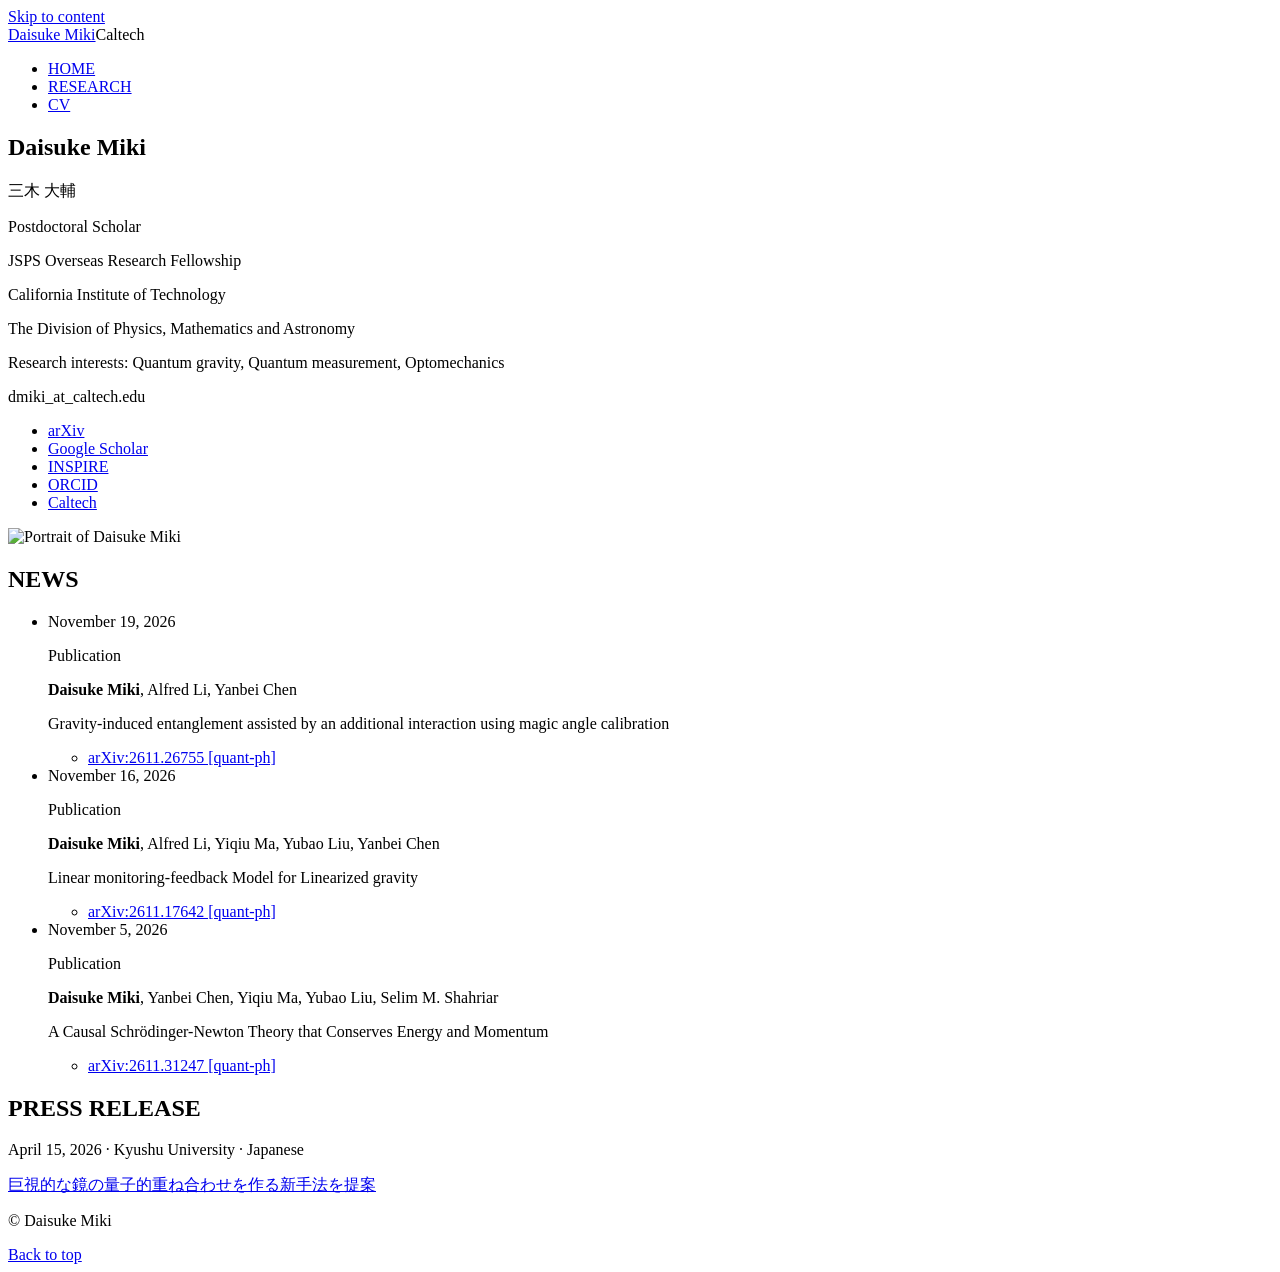
==== index.html @ 12bbf7b9 "Add static website pages and search metadata" ====
<!doctype html>
<html lang="en">
<head>
  <meta charset="utf-8">
  <meta name="viewport" content="width=device-width, initial-scale=1">
  <meta name="description" content="Daisuke Miki (三木 大輔), Postdoctoral Scholar at California Institute of Technology. Quantum gravity, quantum measurement, and optomechanics.">
  <meta name="referrer" content="no-referrer">
  <meta http-equiv="Content-Security-Policy" content="default-src 'none'; style-src 'self'; img-src 'self'; font-src 'self'; base-uri 'none'; form-action 'none'; object-src 'none'">
  <title>Home | Daisuke Miki (三木 大輔)</title>
  <link rel="canonical" href="https://dmikiphys.github.io/">
  <meta property="og:title" content="Home | Daisuke Miki (三木 大輔)">
  <meta property="og:description" content="Daisuke Miki (三木 大輔), Postdoctoral Scholar at California Institute of Technology. Quantum gravity, quantum measurement, and optomechanics.">
  <meta property="og:type" content="profile">
  <meta property="og:site_name" content="Daisuke Miki">
  <meta property="og:locale" content="en_US">
  <meta property="og:locale:alternate" content="ja_JP">
  <meta property="og:url" content="https://dmikiphys.github.io/">
  <meta property="og:image" content="https://dmikiphys.github.io/assets/images/miki.jpg">
  <meta property="og:image:alt" content="Portrait of Daisuke Miki">
  <meta property="og:image:type" content="image/jpeg">
  <meta property="og:image:width" content="590">
  <meta property="og:image:height" content="787">
  <script type="application/ld+json">{"@context":"https://schema.org","@type":"ProfilePage","name":"Home | Daisuke Miki (三木 大輔)","description":"Daisuke Miki (三木 大輔), Postdoctoral Scholar at California Institute of Technology. Quantum gravity, quantum measurement, and optomechanics.","inLanguage":["en","ja"],"mainEntity":{"@type":"Person","name":"Daisuke Miki","alternateName":"三木 大輔","jobTitle":"Postdoctoral Scholar","affiliation":{"@type":"CollegeOrUniversity","name":"California Institute of Technology","department":{"@type":"Organization","name":"The Division of Physics, Mathematics and Astronomy"}},"knowsAbout":["Quantum gravity","Quantum measurement","Optomechanics"],"sameAs":["https://arxiv.org/search/?query=%22Daisuke+Miki%22\u0026searchtype=all\u0026abstracts=show\u0026order=-announced_date_first\u0026size=50","https://scholar.google.com/citations?user=i7cU7kQAAAAJ\u0026hl=ja","https://inspirehep.net/authors/1897456?ui-citation-summary=true","https://orcid.org/0000-0001-9707-1398","https://www.pma.caltech.edu/people/daisuke-miki"],"@id":"https://dmikiphys.github.io/#person","url":"https://dmikiphys.github.io/","image":"https://dmikiphys.github.io/assets/images/miki.jpg"},"@id":"https://dmikiphys.github.io/#webpage","url":"https://dmikiphys.github.io/"}</script>
  <link rel="stylesheet" href="assets/css/style.css">
</head>
<body id="top">
  <a class="skip-link" href="#main-content">Skip to content</a>
  <header class="site-header">
    <div class="container header-inner">
      <div class="brand"><a class="brand-name" href="index.html">Daisuke Miki</a><span class="brand-affiliation">Caltech</span></div>
      <nav aria-label="Main navigation" class="site-nav"><ul><li><a href="index.html" aria-current="page">HOME</a></li>
<li><a href="research.html">RESEARCH</a></li>
<li><a href="cv.html">CV</a></li></ul></nav>
    </div>
  </header>
  <main id="main-content" class="container" tabindex="-1">
    <section class="profile" aria-labelledby="profile-name">
      <div class="profile-copy">
        <h1 class="profile-name" id="profile-name">Daisuke Miki</h1>
        <p class="name-ja"><span lang="ja">三木 大輔</span></p>
        <p class="position">Postdoctoral Scholar</p>
        <p class="fellowship">JSPS Overseas Research Fellowship</p>
        <div class="affiliation"><p>California Institute of Technology</p><p>The Division of Physics, Mathematics and Astronomy</p></div>
        <p class="research-interests">Research interests: Quantum gravity, Quantum measurement, Optomechanics</p>
        <p class="email">dmiki_at_caltech.edu</p>
        <ul class="profile-links"><li><a href="https://arxiv.org/search/?query=%22Daisuke+Miki%22&amp;searchtype=all&amp;abstracts=show&amp;order=-announced_date_first&amp;size=50" target="_blank" rel="noopener noreferrer">arXiv</a></li><li><a href="https://scholar.google.com/citations?user=i7cU7kQAAAAJ&amp;hl=ja" target="_blank" rel="noopener noreferrer">Google Scholar</a></li><li><a href="https://inspirehep.net/authors/1897456?ui-citation-summary=true" target="_blank" rel="noopener noreferrer">INSPIRE</a></li><li><a href="https://orcid.org/0000-0001-9707-1398" target="_blank" rel="noopener noreferrer">ORCID</a></li><li><a href="https://www.pma.caltech.edu/people/daisuke-miki" target="_blank" rel="noopener noreferrer">Caltech</a></li></ul>
      </div>
      <img class="portrait" src="assets/images/miki.jpg" alt="Portrait of Daisuke Miki" width="590" height="787" decoding="async" fetchpriority="high">
    </section>
    <section aria-labelledby="news-heading"><h2 id="news-heading" class="section-heading">NEWS</h2>
      <ul class="news-list"><li class="news-item"><time datetime="2026-11-19">November 19, 2026</time><div class="news-body"><p class="news-label">Publication</p><p class="authors"><strong class="author-self">Daisuke Miki</strong>, Alfred Li, Yanbei Chen</p>
<p class="paper-title">Gravity-induced entanglement assisted by an additional interaction using magic angle calibration</p>
<ul class="entry-links"><li><a href="https://arxiv.org/abs/2611.26755" target="_blank" rel="noopener noreferrer">arXiv:2611.26755 [quant-ph]</a></li></ul></div></li><li class="news-item"><time datetime="2026-11-16">November 16, 2026</time><div class="news-body"><p class="news-label">Publication</p><p class="authors"><strong class="author-self">Daisuke Miki</strong>, Alfred Li, Yiqiu Ma, Yubao Liu, Yanbei Chen</p>
<p class="paper-title">Linear monitoring-feedback Model for Linearized gravity</p>
<ul class="entry-links"><li><a href="https://arxiv.org/abs/2611.17642" target="_blank" rel="noopener noreferrer">arXiv:2611.17642 [quant-ph]</a></li></ul></div></li><li class="news-item"><time datetime="2026-11-05">November 5, 2026</time><div class="news-body"><p class="news-label">Publication</p><p class="authors"><strong class="author-self">Daisuke Miki</strong>, Yanbei Chen, Yiqiu Ma, Yubao Liu, Selim M. Shahriar</p>
<p class="paper-title">A Causal Schrödinger-Newton Theory that Conserves Energy and Momentum</p>
<ul class="entry-links"><li><a href="https://arxiv.org/abs/2611.31247" target="_blank" rel="noopener noreferrer">arXiv:2611.31247 [quant-ph]</a></li></ul></div></li></ul>
    </section>
    <section id="press-release" class="research-section" aria-labelledby="press-release-heading">
      <h2 id="press-release-heading" class="section-heading">PRESS RELEASE</h2>
      <div class="press-entry"><p class="citation"><time datetime="2026-04-15">April 15, 2026</time> · Kyushu University · Japanese</p><p class="paper-title"><a href="https://www.kyushu-u.ac.jp/ja/researches/view/1453/" target="_blank" rel="noopener noreferrer"><span lang="ja">巨視的な鏡の量子的重ね合わせを作る新手法を提案</span></a></p></div>
    </section>
  </main>
  <footer class="site-footer"><div class="container footer-inner"><p>© Daisuke Miki</p><a href="#top">Back to top</a></div></footer>
</body>
</html>
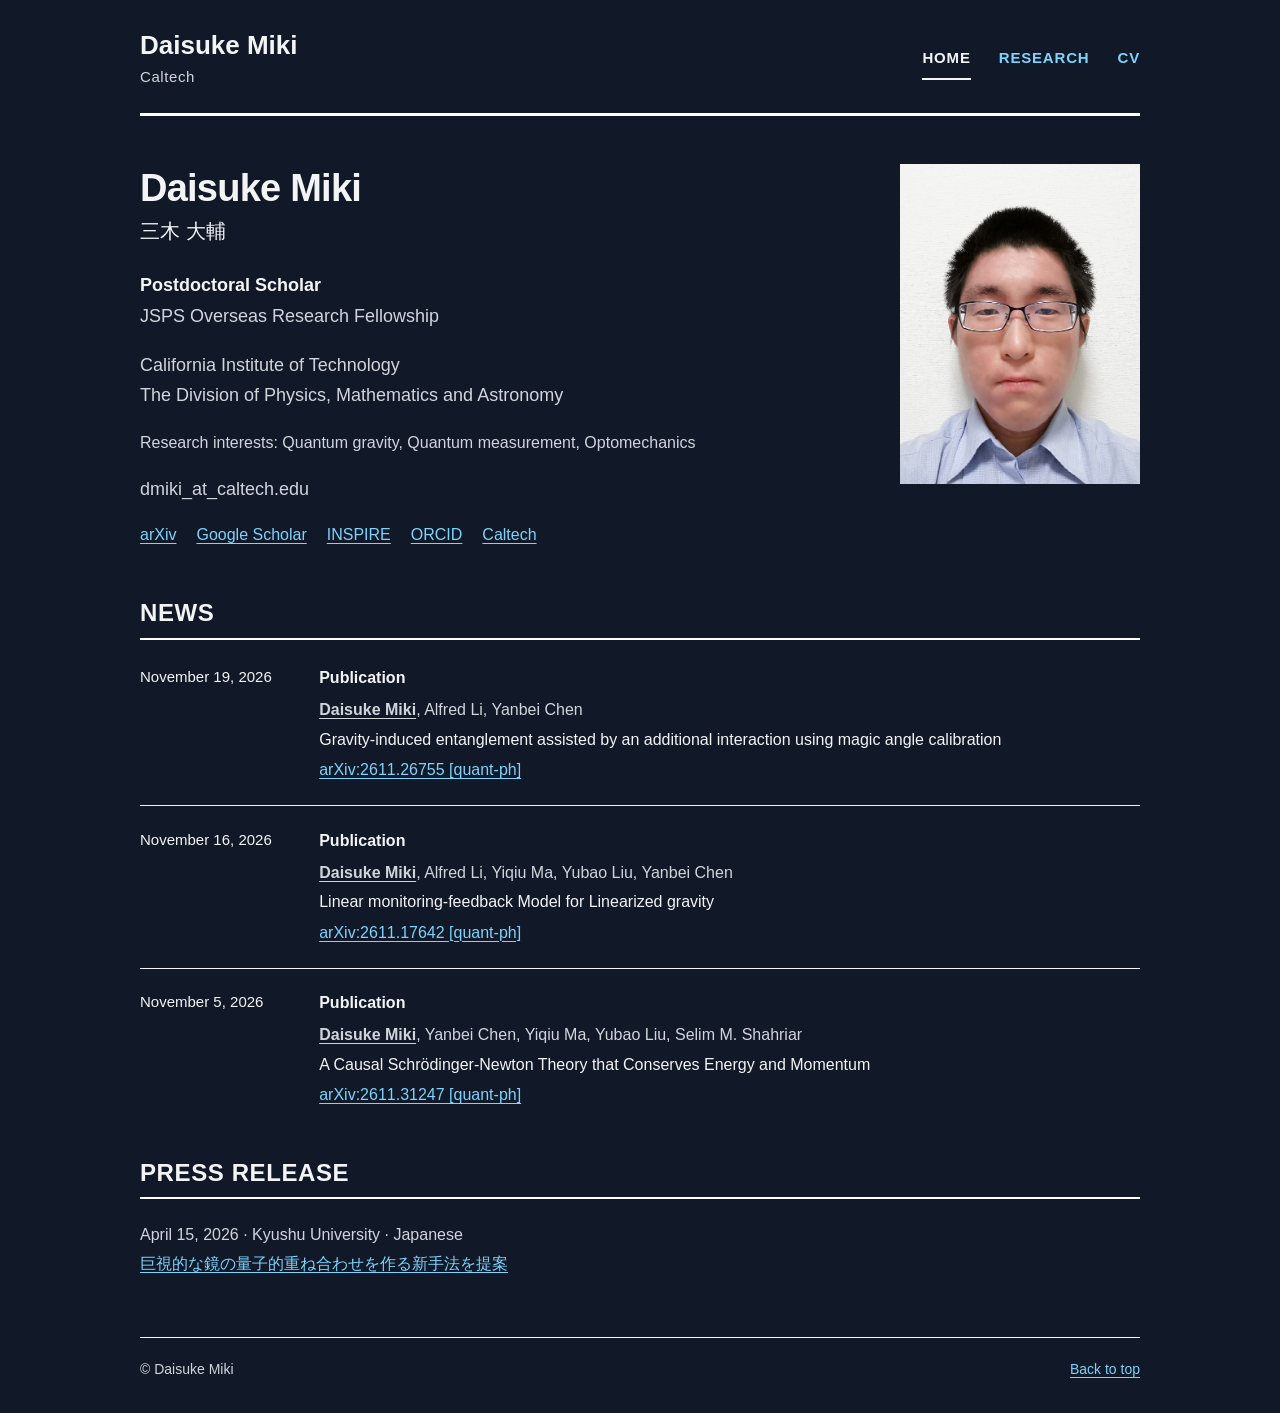
==== commit 867195e8: "Add Google verification and Japanese name aliases" ====
--- a/index.html
+++ b/index.html
@@ -8,6 +8,7 @@
   <meta http-equiv="Content-Security-Policy" content="default-src 'none'; style-src 'self'; img-src 'self'; font-src 'self'; base-uri 'none'; form-action 'none'; object-src 'none'">
   <title>Home | Daisuke Miki (三木 大輔)</title>
   <link rel="canonical" href="https://dmikiphys.github.io/">
+  <meta name="google-site-verification" content="wC47Yj40mLfmvoBVS8dh89OetqNr7B8jsYRSsnAYpxg">
   <meta property="og:title" content="Home | Daisuke Miki (三木 大輔)">
   <meta property="og:description" content="Daisuke Miki (三木 大輔), Postdoctoral Scholar at California Institute of Technology. Quantum gravity, quantum measurement, and optomechanics.">
   <meta property="og:type" content="profile">
@@ -20,7 +21,7 @@
   <meta property="og:image:type" content="image/jpeg">
   <meta property="og:image:width" content="590">
   <meta property="og:image:height" content="787">
-  <script type="application/ld+json">{"@context":"https://schema.org","@type":"ProfilePage","name":"Home | Daisuke Miki (三木 大輔)","description":"Daisuke Miki (三木 大輔), Postdoctoral Scholar at California Institute of Technology. Quantum gravity, quantum measurement, and optomechanics.","inLanguage":["en","ja"],"mainEntity":{"@type":"Person","name":"Daisuke Miki","alternateName":"三木 大輔","jobTitle":"Postdoctoral Scholar","affiliation":{"@type":"CollegeOrUniversity","name":"California Institute of Technology","department":{"@type":"Organization","name":"The Division of Physics, Mathematics and Astronomy"}},"knowsAbout":["Quantum gravity","Quantum measurement","Optomechanics"],"sameAs":["https://arxiv.org/search/?query=%22Daisuke+Miki%22\u0026searchtype=all\u0026abstracts=show\u0026order=-announced_date_first\u0026size=50","https://scholar.google.com/citations?user=i7cU7kQAAAAJ\u0026hl=ja","https://inspirehep.net/authors/1897456?ui-citation-summary=true","https://orcid.org/0000-0001-9707-1398","https://www.pma.caltech.edu/people/daisuke-miki"],"@id":"https://dmikiphys.github.io/#person","url":"https://dmikiphys.github.io/","image":"https://dmikiphys.github.io/assets/images/miki.jpg"},"@id":"https://dmikiphys.github.io/#webpage","url":"https://dmikiphys.github.io/"}</script>
+  <script type="application/ld+json">{"@context":"https://schema.org","@type":"ProfilePage","name":"Home | Daisuke Miki (三木 大輔)","description":"Daisuke Miki (三木 大輔), Postdoctoral Scholar at California Institute of Technology. Quantum gravity, quantum measurement, and optomechanics.","inLanguage":["en","ja"],"mainEntity":{"@type":"Person","name":"Daisuke Miki","alternateName":["三木 大輔","三木大輔"],"jobTitle":"Postdoctoral Scholar","affiliation":{"@type":"CollegeOrUniversity","name":"California Institute of Technology","department":{"@type":"Organization","name":"The Division of Physics, Mathematics and Astronomy"}},"knowsAbout":["Quantum gravity","Quantum measurement","Optomechanics"],"sameAs":["https://arxiv.org/search/?query=%22Daisuke+Miki%22\u0026searchtype=all\u0026abstracts=show\u0026order=-announced_date_first\u0026size=50","https://scholar.google.com/citations?user=i7cU7kQAAAAJ\u0026hl=ja","https://inspirehep.net/authors/1897456?ui-citation-summary=true","https://orcid.org/0000-0001-9707-1398","https://www.pma.caltech.edu/people/daisuke-miki"],"@id":"https://dmikiphys.github.io/#person","url":"https://dmikiphys.github.io/","image":"https://dmikiphys.github.io/assets/images/miki.jpg"},"@id":"https://dmikiphys.github.io/#webpage","url":"https://dmikiphys.github.io/"}</script>
   <link rel="stylesheet" href="assets/css/style.css">
 </head>
 <body id="top">
--- a/assets/css/style.css
+++ b/assets/css/style.css
@@ -0,0 +1,648 @@
+:root {
+  color-scheme: dark;
+  --color-background: #111827;
+  --color-heading: #f3f4f6;
+  --color-text: #d1d5db;
+  --color-link: #7dd3fc;
+  --color-hover: #bae6fd;
+  --color-rule-strong: #ffffff;
+  --color-rule: #f3f4f6;
+  --color-scroll-track: #1f2937;
+  --font-body: Arial, "Hiragino Sans", "Yu Gothic", Meiryo, sans-serif;
+  --font-size-body: 1rem;
+  --font-size-profile: 1.125rem;
+  --font-size-section: 1.5rem;
+  --space-small: 0.5rem;
+  --space-medium: 1rem;
+  --space-large: 2rem;
+  --page-width: 62.5rem;
+}
+
+*,
+*::before,
+*::after {
+  box-sizing: border-box;
+}
+
+html {
+  font-size: 100%;
+  -webkit-text-size-adjust: 100%;
+  text-size-adjust: 100%;
+}
+
+body {
+  margin: 0;
+  background: var(--color-background);
+  color: var(--color-text);
+  font-family: var(--font-body);
+  font-size: var(--font-size-body);
+  line-height: 1.65;
+  overflow-wrap: break-word;
+}
+
+h1,
+h2,
+h3,
+p,
+ul,
+ol {
+  margin: 0;
+}
+
+ul,
+ol {
+  padding-left: 1.5rem;
+}
+
+h1,
+h2,
+h3 {
+  color: var(--color-heading);
+  font-weight: 600;
+  line-height: 1.3;
+}
+
+h1 {
+  font-size: 2.125rem;
+}
+
+h2 {
+  font-size: var(--font-size-section);
+}
+
+h3 {
+  font-size: 1.125rem;
+}
+
+a {
+  color: var(--color-link);
+  text-decoration-thickness: 1px;
+  text-underline-offset: 0.2em;
+}
+
+a:hover {
+  color: var(--color-hover);
+  text-decoration: underline;
+}
+
+a:focus,
+[tabindex="0"]:focus,
+[tabindex="-1"]:focus {
+  outline: 2px solid var(--color-link);
+  outline-offset: 4px;
+}
+
+img {
+  display: block;
+  max-width: 100%;
+  height: auto;
+}
+
+strong {
+  font-weight: 700;
+}
+
+.author-self {
+  text-decoration-line: underline;
+  text-decoration-thickness: 1px;
+  text-underline-offset: 0.2em;
+}
+
+.container {
+  width: calc(100% - 3rem);
+  max-width: var(--page-width);
+  margin-right: auto;
+  margin-left: auto;
+}
+
+.skip-link {
+  position: absolute;
+  width: 1px;
+  height: 1px;
+  padding: 0;
+  overflow: hidden;
+  clip: rect(0, 0, 0, 0);
+  white-space: nowrap;
+}
+
+.skip-link:focus {
+  position: static;
+  display: block;
+  width: auto;
+  height: auto;
+  padding: var(--space-small) var(--space-medium);
+  overflow: visible;
+  clip: auto;
+  background: var(--color-heading);
+  color: var(--color-background);
+  text-align: center;
+  white-space: normal;
+  outline-color: var(--color-background);
+  outline-offset: -4px;
+}
+
+.site-header {
+  padding-top: 1.75rem;
+}
+
+.header-inner {
+  display: flex;
+  flex-wrap: wrap;
+  align-items: center;
+  justify-content: space-between;
+  gap: 1rem 2.5rem;
+  padding-bottom: 1.4rem;
+  border-bottom: 3px solid var(--color-rule-strong);
+}
+
+.brand {
+  min-width: 0;
+}
+
+.brand-name {
+  color: var(--color-heading);
+  font-size: 1.625rem;
+  font-weight: 600;
+  line-height: 1.35;
+  text-decoration: none;
+}
+
+.brand-affiliation {
+  display: block;
+  margin-top: 0.15rem;
+  font-size: 0.9375rem;
+  letter-spacing: 0.04em;
+}
+
+.site-nav ul,
+.profile-links,
+.section-nav ul {
+  display: flex;
+  flex-wrap: wrap;
+  align-items: center;
+  padding: 0;
+  list-style: none;
+}
+
+.site-nav ul {
+  gap: 0.35rem 1.75rem;
+}
+
+.site-nav a {
+  display: inline-block;
+  padding: 0.5rem 0;
+  border-bottom: 2px solid transparent;
+  font-size: 0.9375rem;
+  font-weight: 600;
+  letter-spacing: 0.055em;
+  text-decoration: none;
+}
+
+.site-nav a[aria-current="page"] {
+  border-bottom-color: var(--color-heading);
+  color: var(--color-heading);
+}
+
+.site-nav a:hover {
+  border-bottom-color: var(--color-hover);
+  color: var(--color-hover);
+}
+
+main {
+  padding-top: 3rem;
+  padding-bottom: 3.5rem;
+}
+
+.profile {
+  display: flex;
+  flex-wrap: wrap;
+  align-items: flex-start;
+  gap: 2.5rem 4rem;
+  margin-bottom: 3rem;
+}
+
+.profile-copy {
+  flex: 1 1 26rem;
+  min-width: 0;
+  max-width: 100%;
+  font-size: var(--font-size-profile);
+}
+
+.profile-name {
+  margin-bottom: 0.15rem;
+  font-size: 2.375rem;
+  letter-spacing: -0.02em;
+}
+
+.name-ja {
+  margin-bottom: 1.4rem;
+  color: var(--color-heading);
+  font-size: 1.25rem;
+}
+
+.position {
+  margin-bottom: 0.1rem;
+  color: var(--color-heading);
+  font-weight: 600;
+}
+
+.fellowship {
+  margin-bottom: 1.2rem;
+}
+
+.affiliation {
+  margin-bottom: 0.15rem;
+}
+
+.email {
+  margin-top: 1.2rem;
+  overflow-wrap: anywhere;
+}
+
+.research-interests {
+  margin-top: 1.2rem;
+  font-size: var(--font-size-body);
+}
+
+.profile-links {
+  gap: 0.4rem 1.25rem;
+  margin-top: 1.1rem;
+  font-size: var(--font-size-body);
+}
+
+.portrait {
+  flex: 0 1 15rem;
+  width: 15rem;
+}
+
+.section-heading,
+.research-section > h2,
+.cv-section > h2 {
+  padding-bottom: 0.6rem;
+  border-bottom: 2px solid var(--color-rule-strong);
+  margin-bottom: 1.4rem;
+  letter-spacing: 0.025em;
+}
+
+.news-list,
+.record-list,
+.cv-list {
+  padding: 0;
+  list-style: none;
+}
+
+.news-item {
+  display: grid;
+  grid-template-columns: 9.5rem minmax(0, 1fr);
+  gap: 0.4rem 1.7rem;
+  padding: 1.35rem 0;
+  border-bottom: 1px solid var(--color-rule);
+}
+
+.news-item:first-child {
+  padding-top: 0.2rem;
+}
+
+.news-item:last-child {
+  border-bottom: 0;
+  padding-bottom: 0;
+}
+
+.news-item time {
+  color: var(--color-heading);
+  font-size: 0.9375rem;
+  font-variant-numeric: tabular-nums;
+}
+
+.news-body,
+.record-body,
+.cv-detail {
+  min-width: 0;
+}
+
+.news-label {
+  margin-bottom: 0.35rem;
+  color: var(--color-heading);
+  font-weight: 600;
+}
+
+.authors,
+.paper-title,
+.citation {
+  margin-bottom: 0.2rem;
+}
+
+.paper-title {
+  color: var(--color-heading);
+}
+
+.entry-links {
+  display: flex;
+  padding: 0;
+  list-style: none;
+  flex-wrap: wrap;
+  align-items: baseline;
+  gap: 0.2rem 1rem;
+  margin-top: 0.25rem;
+}
+
+.entry-links a {
+  overflow-wrap: anywhere;
+}
+
+.page-heading {
+  margin-bottom: 1.75rem;
+}
+
+.page-heading h1 {
+  margin-bottom: 0.6rem;
+}
+
+.lead {
+  max-width: 46rem;
+}
+
+.section-nav {
+  margin-bottom: 2.75rem;
+}
+
+.section-nav ul {
+  gap: 0.5rem 1.75rem;
+}
+
+.section-nav a {
+  display: inline-block;
+  padding: 0.25rem 0;
+  font-size: 0.9375rem;
+}
+
+.research-section,
+.cv-section {
+  scroll-margin-top: 1.5rem;
+  margin-top: 3rem;
+}
+
+.research-section:first-child {
+  margin-top: 0;
+}
+
+.research-section > h1 {
+  font-size: var(--font-size-section);
+}
+
+.scroll-panel {
+  max-height: 38rem;
+  max-height: min(65vh, 38rem);
+  padding: 0.25rem 0.75rem 0.5rem 0.35rem;
+  overflow-y: auto;
+  overflow-wrap: anywhere;
+  scrollbar-gutter: stable;
+  scrollbar-color: var(--color-link) var(--color-scroll-track);
+  scroll-padding-block: 0.5rem;
+}
+
+.scroll-panel > .year-heading:first-child {
+  margin-top: 0;
+}
+
+.record {
+  display: grid;
+  grid-template-columns: 2.25rem minmax(0, 1fr);
+  align-items: baseline;
+  gap: 0.6rem;
+  padding-bottom: 1.25rem;
+  margin-bottom: 1.25rem;
+  border-bottom: 1px solid var(--color-rule);
+}
+
+.record:last-child {
+  padding-bottom: 0;
+  margin-bottom: 0;
+  border-bottom: 0;
+}
+
+.record-number {
+  color: var(--color-heading);
+  font-variant-numeric: tabular-nums;
+}
+
+.year-heading {
+  margin-top: 2rem;
+  margin-bottom: 1.15rem;
+  font-size: 1.25rem;
+}
+
+.award-entry {
+  margin-bottom: var(--space-large);
+}
+
+.award-year {
+  margin-bottom: 0.4rem;
+  color: var(--color-heading);
+  font-variant-numeric: tabular-nums;
+}
+
+.award-title {
+  margin-bottom: 0.55rem;
+  color: var(--color-heading);
+  font-size: 1.125rem;
+  font-weight: 600;
+}
+
+.award-entry > p {
+  margin-bottom: 0.3rem;
+}
+
+.cv-item {
+  display: grid;
+  grid-template-columns: 12rem minmax(0, 1fr);
+  align-items: baseline;
+  gap: 0.4rem 1.75rem;
+  margin-bottom: 1.3rem;
+}
+
+.cv-item:last-child {
+  margin-bottom: 0;
+}
+
+.cv-period {
+  color: var(--color-heading);
+  font-variant-numeric: tabular-nums;
+}
+
+.cv-detail > p + p {
+  margin-top: 0.2rem;
+}
+
+.site-footer {
+  padding-bottom: var(--space-large);
+  font-size: 0.875rem;
+}
+
+.footer-inner {
+  display: flex;
+  flex-wrap: wrap;
+  align-items: baseline;
+  justify-content: space-between;
+  gap: 0.5rem 1.5rem;
+  padding-top: 1.25rem;
+  border-top: 1px solid var(--color-rule);
+}
+
+@media (max-width: 640px) {
+  .container {
+    width: calc(100% - 2rem);
+  }
+
+  .site-header {
+    padding-top: 1.15rem;
+  }
+
+  .header-inner {
+    align-items: flex-start;
+    flex-direction: column;
+    gap: 0.65rem;
+    padding-bottom: 0.85rem;
+  }
+
+  .site-nav ul {
+    gap: 0.2rem 1.35rem;
+  }
+
+  main {
+    padding-top: 2rem;
+    padding-bottom: 2.5rem;
+  }
+
+  .profile {
+    flex-direction: column;
+    gap: 1.75rem;
+    margin-bottom: 2.5rem;
+  }
+
+  .profile-name {
+    font-size: 2rem;
+  }
+
+  .profile-copy {
+    flex-basis: auto;
+  }
+
+  .portrait {
+    flex: none;
+    width: 13rem;
+  }
+
+  .news-item,
+  .cv-item {
+    grid-template-columns: minmax(0, 1fr);
+    gap: 0.4rem;
+  }
+
+  .news-item {
+    padding-top: 1.2rem;
+    padding-bottom: 1.2rem;
+  }
+
+  .record {
+    grid-template-columns: 2rem minmax(0, 1fr);
+    gap: 0.35rem;
+  }
+
+  .research-section,
+  .cv-section {
+    margin-top: 2.5rem;
+  }
+
+  .section-nav {
+    margin-bottom: 2rem;
+  }
+
+  .section-nav ul {
+    gap: 0.35rem 1.2rem;
+  }
+}
+
+@media print {
+  :root {
+    color-scheme: light;
+    --color-background: #ffffff;
+    --color-heading: #111111;
+    --color-text: #222222;
+    --color-link: #222222;
+    --color-hover: #222222;
+    --color-rule-strong: #333333;
+    --color-rule: #777777;
+  }
+
+  body {
+    background: var(--color-background);
+    color: var(--color-text);
+    font-size: 10pt;
+    line-height: 1.5;
+  }
+
+  .container {
+    width: 100%;
+    max-width: none;
+  }
+
+  .skip-link,
+  .site-nav,
+  .section-nav,
+  .site-footer a {
+    display: none;
+  }
+
+  .site-header {
+    padding-top: 0;
+  }
+
+  .header-inner {
+    padding-bottom: 0.75rem;
+  }
+
+  main {
+    padding-top: 1.5rem;
+    padding-bottom: 1rem;
+  }
+
+  .profile {
+    display: grid;
+    grid-template-columns: minmax(0, 1fr) 10rem;
+    gap: 2rem;
+  }
+
+  .portrait {
+    width: 10rem;
+  }
+
+  .research-section,
+  .cv-section {
+    margin-top: 1.75rem;
+  }
+
+  .scroll-panel {
+    max-height: none;
+    padding: 0;
+    overflow: visible;
+    scrollbar-gutter: auto;
+  }
+
+  h1,
+  h2,
+  h3 {
+    break-after: avoid;
+  }
+
+  .record,
+  .news-item,
+  .cv-item,
+  .award-entry {
+    break-inside: avoid;
+  }
+
+  a {
+    color: inherit;
+  }
+}
